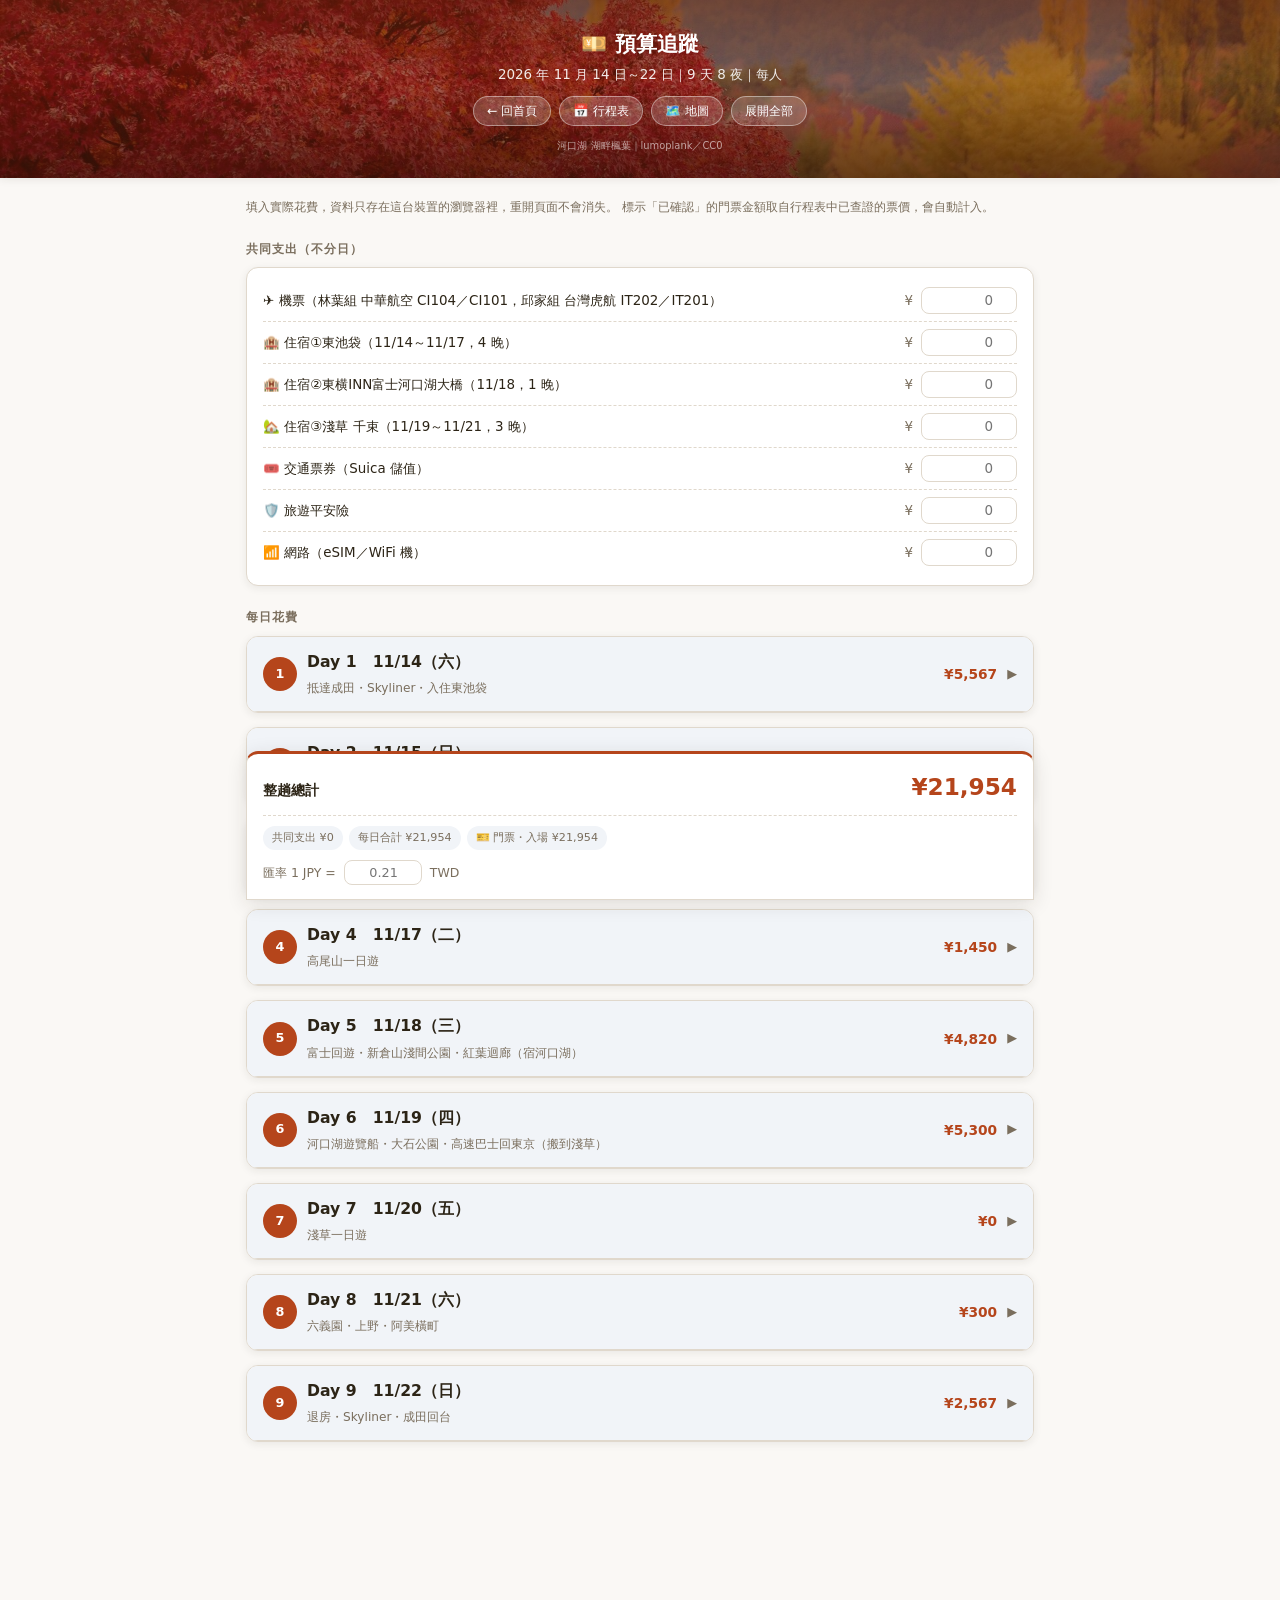
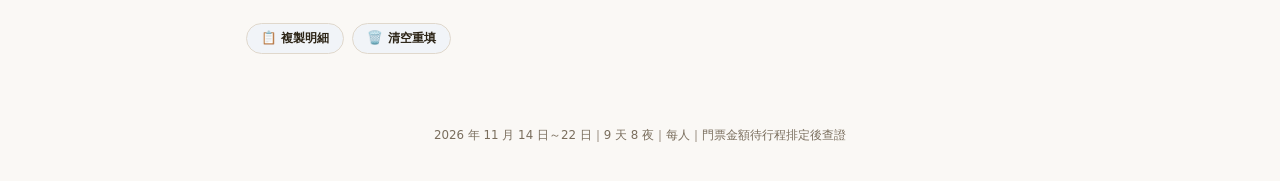
==== docs/2026-11/budget/index.html @ 84cc27c9 "feat: Tokyo family trip site (2026-11-14 to 11-22) Co-Authored-By: Claude Fable 5.1 <noreply@anthrop" ====
<!DOCTYPE html>
<html lang="zh-TW">
<head>
<meta charset="UTF-8">
<meta name="viewport" content="width=device-width, initial-scale=1.0">
<title>預算追蹤｜東京秋季家族之旅 2026</title>
<meta name="description" content="2026 年 11 月東京之旅每日花費記帳與總預算換算">
<meta name="theme-color" content="#B5451B">
<link rel="stylesheet" href="../../assets/base.css">
<link rel="stylesheet" href="../../assets/budget.css">
</head>
<body>

<header class="site-header" data-hero>
  <div class="container">
    <h1>💴 預算追蹤</h1>
    <p class="sub">2026 年 11 月 14 日～22 日｜9 天 8 夜｜每人</p>
    <div class="toolbar">
      <a class="tb-link" href="../../index.html">← 回首頁</a>
      <a class="tb-link" href="../final/index.html">📅 行程表</a>
      <a class="tb-link" href="../map/index.html">🗺️ 地圖</a>
      <button type="button" id="expandBtn" onclick="toggleAll()">展開全部</button>
    </div>
  </div>
</header>

<main>
  <div class="container">

    <p class="hint">
      填入實際花費，資料只存在這台裝置的瀏覽器裡，重開頁面不會消失。
      標示「已確認」的門票金額取自行程表中已查證的票價，會自動計入。
    </p>

    <h3 class="section-title">共同支出（不分日）</h3>
    <div class="panel">
      <div class="panel-body" id="sharedBody"></div>
    </div>

    <h3 class="section-title">每日花費</h3>
    <div id="days"></div>

    <div class="total-card">
      <div class="total-row">
        <span class="t-label">整趟總計</span>
        <span>
          <span class="t-jpy" id="grandJpy">¥0</span>
          <span class="t-twd" id="grandTwd"></span>
        </span>
      </div>
      <div class="breakdown" id="breakdown"></div>
      <div class="rate-row">
        <span>匯率 1 JPY =</span>
        <input type="number" id="rate" min="0" step="0.001" placeholder="0.21">
        <span>TWD</span>
      </div>
    </div>

    <div class="btn-row">
      <button class="btn" type="button" onclick="copySummary()" id="copyBtn">📋 複製明細</button>
      <button class="btn" type="button" onclick="resetAll()">🗑️ 清空重填</button>
    </div>

  </div>
</main>

<footer class="site-footer">
  <p>2026 年 11 月 14 日～22 日｜9 天 8 夜｜每人｜門票金額待行程排定後查證</p>
</footer>

<script src="../../assets/hero/hero.js"></script>
<script>
/* 這趟的預算設定，畫面與計算在 ../../assets/budget.js */
window.BUDGET = {
  title: '東京 2026 年 11 月',
  shared: [
    { key: 'flight',   label: '✈️ 機票（林葉組 中華航空 CI104／CI101，邱家組 台灣虎航 IT202／IT201）' },
    { key: 'hotel',    label: '🏨 住宿①東池袋（11/14～11/17，4 晚）' },
    { key: 'hotel2',   label: '🏨 住宿②東横INN富士河口湖大橋（11/18，1 晚）' },
    { key: 'hotel3',   label: '🏡 住宿③淺草 千束（11/19～11/21，3 晚）' },
    { key: 'pass',     label: '🎟️ 交通票券（Suica 儲值）' },
    { key: 'insure',   label: '🛡️ 旅遊平安險' },
    { key: 'esim',     label: '📶 網路（eSIM／WiFi 機）' },
  ],
  /* 行程表排定後，把已查證的門票（每人・日圓）填進各天的 fixed */
  /* 2026-11-07 fixed 只算主行程已查證的（每人・日圓；含 Skyliner、富士回遊等交通與 Welcome Suica 儲值）。每日合計：Day1 ¥5,567、Day2 ¥500、Day3 ¥1,450、Day4 ¥1,450、Day5 ¥4,820、Day6 ¥5,300、Day7 ¥0、Day8 ¥300、Day9 ¥2,567；全程合計 ¥21,954／人 */
  days: [
    { n: 1, date: '11/14（六）', title: '抵達成田・Skyliner・入住東池袋', fixed: [{ name: '京成 Skyliner 空港第2ビル → 日暮里（交通）', amount: 2567 }, { name: 'Welcome Suica 儲值（儲值，餘額不退）', amount: 3000 }] },
    { n: 2, date: '11/15（日）', title: '東京市區公園賞楓', fixed: [{ name: '新宿御苑 入園', amount: 500 }] },
    { n: 3, date: '11/16（一）', title: '鎌倉・江之島夕陽富士', fixed: [{ name: '高徳院 拝観（鎌倉大佛）', amount: 300 }, { name: '大佛胎內參觀', amount: 50 }, { name: '江の島シーキャンドル 展望燈塔セット券', amount: 1100 }] },
    { n: 4, date: '11/17（二）', title: '高尾山一日遊', fixed: [{ name: '高尾山きっぷ（含京王線往返＋纜車往返）', amount: 1450 }] },
    { n: 5, date: '11/18（三）', title: '富士回遊・新倉山淺間公園・紅葉迴廊（宿河口湖）', fixed: [{ name: '特急 富士回遊 新宿 → 河口湖（交通）', amount: 4200 }, { name: '富士急行線 河口湖 ⇔ 下吉田（交通）', amount: 620 }] },
    { n: 6, date: '11/19（四）', title: '河口湖遊覽船・大石公園・高速巴士回東京（搬到淺草）', fixed: [{ name: '河口湖遊覧船「天晴」', amount: 1000 }, { name: '河口湖周遊バス 2Day Pass（也可改買單程）', amount: 2000 }, { name: '高速バス 河口湖 → 上野（交通）', amount: 2300 }] },
    { n: 7, date: '11/20（五）', title: '淺草一日遊', fixed: [] },
    { n: 8, date: '11/21（六）', title: '六義園・上野・阿美橫町', fixed: [{ name: '六義園 入園', amount: 300 }] },
    { n: 9, date: '11/22（日）', title: '退房・Skyliner・成田回台', fixed: [{ name: '京成 Skyliner 京成上野 → 空港第2ビル（交通）', amount: 2567 }] },
  ],
};
</script>
<script src="../trip.js"></script>
<script src="../../assets/budget.js"></script>

</body>
</html>
---- docs/assets/base.css ----
/* ==========================================================
   共用樣式：預算追蹤、行前 Check List
   設計語彙與 docs/final/styles.css 一致（暖色和風＋深色模式）
   ========================================================== */

:root {
  --primary: #B5451B;
  --primary-light: #D4652F;
  --primary-dark: #8C2E0A;
  --secondary: #4A6FA5;
  --accent: #C49A3C;
  --ok: #3F8F5E;

  --bg: #FAF8F5;
  --surface: #FFFFFF;
  --surface-alt: #F1F4F8;
  --text: #2C2416;
  --muted: #7A6E5D;
  --border: #E0D8CC;

  --shadow: 0 2px 8px rgba(44,36,22,0.08);
  --shadow-lg: 0 4px 20px rgba(44,36,22,0.12);
  --radius: 12px;
  --radius-sm: 8px;

  --font: 'Noto Sans TC', 'PingFang TC', 'Hiragino Sans', 'Microsoft JhengHei',
          'Yu Gothic UI', system-ui, -apple-system, sans-serif;
  --max-w: 820px;
}

@media (prefers-color-scheme: dark) {
  :root:not([data-theme="light"]) {
    --primary: #E8825A;
    --primary-light: #F0A181;
    --primary-dark: #C4603A;
    --secondary: #8FB3DE;
    --accent: #D9B463;
    --ok: #6FBF8C;

    --bg: #17140F;
    --surface: #221E17;
    --surface-alt: #1C2430;
    --text: #EDE6DA;
    --muted: #A69A88;
    --border: #3A332A;

    --shadow: 0 2px 8px rgba(0,0,0,0.5);
    --shadow-lg: 0 4px 20px rgba(0,0,0,0.6);
  }
}

*, *::before, *::after { box-sizing: border-box; margin: 0; padding: 0; }

html { font-size: 16px; scroll-behavior: smooth; }

body {
  font-family: var(--font);
  background: var(--bg);
  color: var(--text);
  line-height: 1.6;
  -webkit-font-smoothing: antialiased;
}

a { color: var(--primary); }

.container {
  max-width: var(--max-w);
  margin: 0 auto;
  padding: 0 16px;
}

/* === 頁首（底圖為隨機關西風景照） === */
.site-header {
  position: relative;
  isolation: isolate;
  overflow: hidden;
  background: linear-gradient(135deg, var(--primary-dark), var(--primary) 55%, var(--primary-light));
  color: #fff;
  text-align: center;
  padding: 28px 16px 24px;
  box-shadow: var(--shadow);
}

.site-header .hero-img {
  position: absolute;
  inset: 0;
  width: 100%;
  height: 100%;
  object-fit: cover;
  object-position: center 38%;
  z-index: -2;
  opacity: 0;
  transition: opacity 0.5s ease;
}

.site-header .hero-img.is-loaded { opacity: 1; }

.site-header::before {
  content: '';
  position: absolute;
  inset: 0;
  z-index: -1;
  background: linear-gradient(180deg,
    rgba(90,30,10,0.72) 0%, rgba(90,30,10,0.55) 45%, rgba(60,20,8,0.78) 100%);
}

.site-header h1 { font-size: 1.3rem; font-weight: 700; }
.site-header .sub { font-size: 0.84rem; opacity: 0.9; margin-top: 3px; }

.site-header .hero-credit {
  display: block;
  margin-top: 12px;
  font-size: 0.62rem;
  color: rgba(255,255,255,0.6);
  text-decoration: none;
}

.site-header .hero-credit:hover { color: rgba(255,255,255,0.9); text-decoration: underline; }

.toolbar {
  position: relative;
  margin-top: 10px;
  display: flex;
  justify-content: center;
  align-items: center;
  gap: 8px;
  flex-wrap: wrap;
}

.toolbar button,
.toolbar .tb-link {
  background: rgba(255,255,255,0.18);
  border: 1px solid rgba(255,255,255,0.42);
  color: #fff;
  padding: 5px 13px;
  border-radius: 20px;
  font-size: 0.78rem;
  font-family: var(--font);
  line-height: 1.5;
  text-decoration: none;
  display: inline-block;
  cursor: pointer;
  transition: background 0.2s;
}

.toolbar button:hover,
.toolbar .tb-link:hover { background: rgba(255,255,255,0.36); color: #fff; }

/* === 主要內容 === */
main { padding: 20px 0 48px; }

.panel {
  background: var(--surface);
  border: 1px solid var(--border);
  border-radius: var(--radius);
  box-shadow: var(--shadow);
  margin-bottom: 14px;
  overflow: hidden;
}

.panel-head {
  display: flex;
  align-items: center;
  gap: 10px;
  padding: 12px 16px;
  border-bottom: 1px solid var(--border);
  background: var(--surface-alt);
}

.panel-head h2 { font-size: 0.98rem; font-weight: 700; flex: 1; min-width: 0; }
.panel-head .meta { font-size: 0.76rem; color: var(--muted); white-space: nowrap; }

.panel-body { padding: 12px 16px; }

.hint {
  font-size: 0.76rem;
  color: var(--muted);
  margin-bottom: 10px;
}

.section-title {
  font-size: 0.76rem;
  font-weight: 700;
  text-transform: uppercase;
  letter-spacing: 1px;
  color: var(--muted);
  margin: 22px 0 8px;
}

.section-title:first-child { margin-top: 0; }

/* === 進度條 === */
.progress {
  height: 7px;
  border-radius: 4px;
  background: var(--border);
  overflow: hidden;
}

.progress > span {
  display: block;
  height: 100%;
  background: var(--ok);
  border-radius: 4px;
  transition: width 0.3s ease;
}

/* === 按鈕 === */
.btn {
  background: var(--surface-alt);
  border: 1px solid var(--border);
  color: var(--text);
  font-family: var(--font);
  font-size: 0.78rem;
  font-weight: 600;
  padding: 6px 14px;
  border-radius: 20px;
  cursor: pointer;
  transition: all 0.15s;
}

.btn:hover { border-color: var(--primary); color: var(--primary); }

.btn-row {
  display: flex;
  gap: 8px;
  flex-wrap: wrap;
  margin-top: 14px;
}

/* === 頁尾 === */
.site-footer {
  text-align: center;
  padding: 24px 16px 36px;
  font-size: 0.74rem;
  color: var(--muted);
}

.site-footer a { color: var(--muted); }

@media print {
  .toolbar, .btn-row, .btn { display: none; }
  .site-header { background: none; color: #000; }
  .site-header::before, .hero-img, .hero-credit { display: none; }
  .panel { break-inside: avoid; box-shadow: none; }
}
---- docs/assets/budget.css ----
/* 預算追蹤的樣式（兩趟旅行共用）。頁面在 docs/<trip>/budget/index.html */
/* === 每日面板 === */
.day-panel .panel-head { cursor: pointer; user-select: none; }
.day-panel .panel-head .caret { color: var(--muted); font-size: 0.8rem; transition: transform 0.2s; }
.day-panel.open .panel-head .caret { transform: rotate(90deg); }
.day-panel .panel-body { display: none; }
.day-panel.open .panel-body { display: block; }

.day-badge {
  width: 34px; height: 34px;
  border-radius: 50%;
  background: var(--primary);
  color: #fff;
  display: flex; align-items: center; justify-content: center;
  font-size: 0.8rem; font-weight: 800;
  flex-shrink: 0;
}

.day-sum { font-size: 0.86rem; font-weight: 700; color: var(--primary); white-space: nowrap; }

/* === 金額列 === */
.row {
  display: flex;
  align-items: center;
  gap: 8px;
  padding: 7px 0;
  border-bottom: 1px dashed var(--border);
  font-size: 0.84rem;
}

.row:last-child { border-bottom: none; }
.row .label { flex: 1; min-width: 0; }
.row .label small { display: block; color: var(--muted); font-size: 0.72rem; line-height: 1.45; }
.row .yen { color: var(--muted); }

.row input[type="number"] {
  width: 96px;
  padding: 5px 8px;
  border: 1px solid var(--border);
  border-radius: var(--radius-sm);
  background: var(--surface);
  color: var(--text);
  font-family: var(--font);
  font-size: 0.84rem;
  text-align: right;
}

.row input[type="number"]:focus {
  outline: none;
  border-color: var(--primary);
}

.row.fixed .amount {
  width: 96px;
  text-align: right;
  font-weight: 600;
  color: var(--muted);
  font-size: 0.84rem;
}

/* === 總計 === */
.total-card {
  position: sticky;
  bottom: 0;
  background: var(--surface);
  border: 1px solid var(--border);
  border-top: 3px solid var(--primary);
  border-radius: var(--radius) var(--radius) 0 0;
  box-shadow: var(--shadow-lg);
  padding: 14px 16px;
  margin-top: 18px;
  z-index: 10;
}

.total-row {
  display: flex;
  justify-content: space-between;
  align-items: baseline;
  gap: 12px;
}

.total-row .t-label { font-size: 0.86rem; font-weight: 700; }
.total-row .t-jpy { font-size: 1.45rem; font-weight: 800; color: var(--primary); }
.total-row .t-twd { font-size: 0.8rem; color: var(--muted); }

.breakdown {
  display: flex;
  flex-wrap: wrap;
  gap: 6px;
  margin-top: 10px;
  padding-top: 10px;
  border-top: 1px dashed var(--border);
}

.breakdown span {
  font-size: 0.7rem;
  padding: 3px 9px;
  border-radius: 20px;
  background: var(--surface-alt);
  color: var(--muted);
  white-space: nowrap;
}

.rate-row {
  display: flex;
  align-items: center;
  gap: 8px;
  font-size: 0.78rem;
  color: var(--muted);
  margin-top: 10px;
}

.rate-row input {
  width: 78px;
  padding: 4px 8px;
  border: 1px solid var(--border);
  border-radius: var(--radius-sm);
  background: var(--surface);
  color: var(--text);
  font-family: var(--font);
  font-size: 0.8rem;
  text-align: right;
}
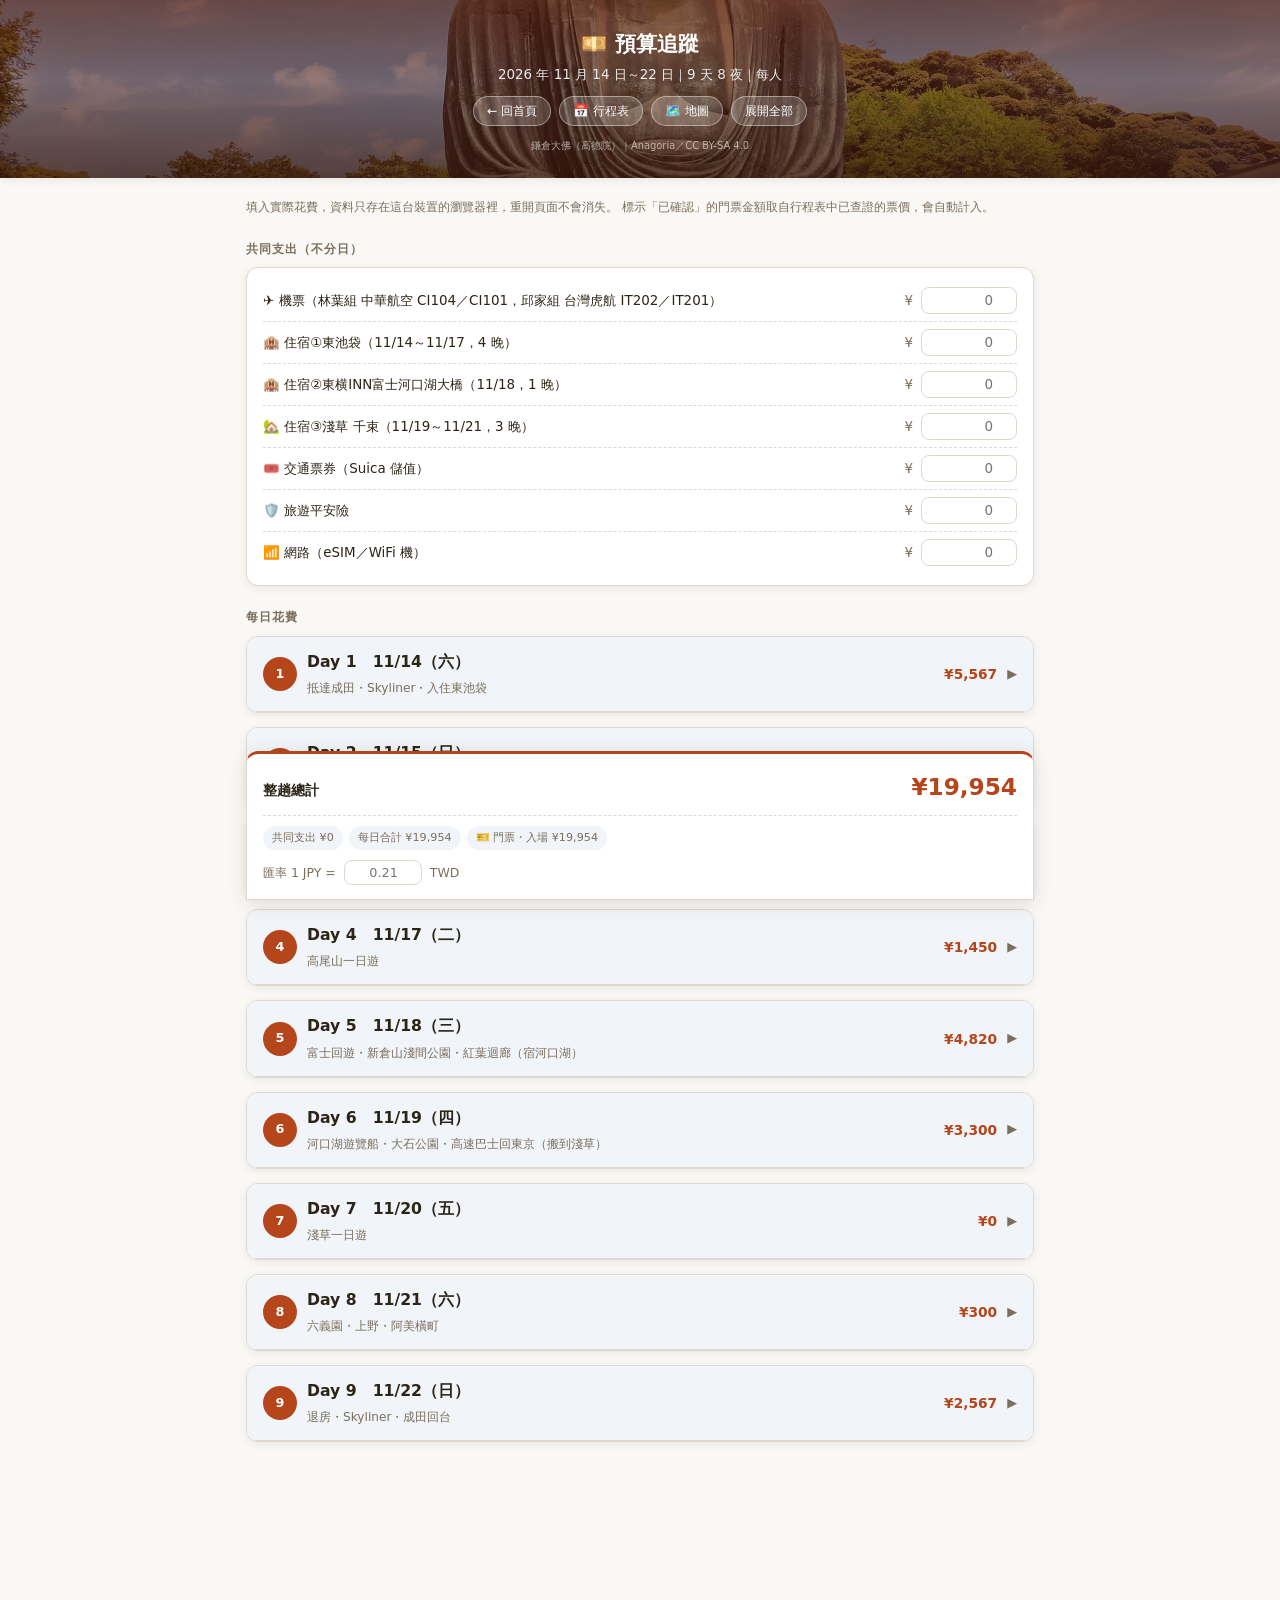
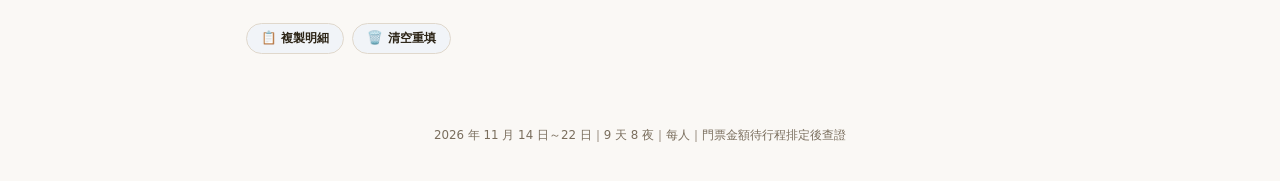
==== commit c35238e5: "budget: drop bus pass from fixed costs Co-Authored-By: Claude Fable 5.1 <noreply@anthropic.com>" ====
--- a/docs/2026-11/budget/index.html
+++ b/docs/2026-11/budget/index.html
@@ -83,14 +83,14 @@
     { key: 'esim',     label: '📶 網路（eSIM／WiFi 機）' },
   ],
   /* 行程表排定後，把已查證的門票（每人・日圓）填進各天的 fixed */
-  /* 2026-11-07 fixed 只算主行程已查證的（每人・日圓；含 Skyliner、富士回遊等交通與 Welcome Suica 儲值）。每日合計：Day1 ¥5,567、Day2 ¥500、Day3 ¥1,450、Day4 ¥1,450、Day5 ¥4,820、Day6 ¥5,300、Day7 ¥0、Day8 ¥300、Day9 ¥2,567；全程合計 ¥21,954／人 */
+  /* 2026-11-07 fixed 只算主行程已查證的（每人・日圓；含 Skyliner、富士回遊等交通與 Welcome Suica 儲值）。每日合計：Day1 ¥5,567、Day2 ¥500、Day3 ¥1,450、Day4 ¥1,450、Day5 ¥4,820、Day6 ¥3,300、Day7 ¥0、Day8 ¥300、Day9 ¥2,567；全程合計 ¥19,954／人（河口湖周遊バス改單程付、票價未查到，不計入） */
   days: [
     { n: 1, date: '11/14（六）', title: '抵達成田・Skyliner・入住東池袋', fixed: [{ name: '京成 Skyliner 空港第2ビル → 日暮里（交通）', amount: 2567 }, { name: 'Welcome Suica 儲值（儲值，餘額不退）', amount: 3000 }] },
     { n: 2, date: '11/15（日）', title: '東京市區公園賞楓', fixed: [{ name: '新宿御苑 入園', amount: 500 }] },
     { n: 3, date: '11/16（一）', title: '鎌倉・江之島夕陽富士', fixed: [{ name: '高徳院 拝観（鎌倉大佛）', amount: 300 }, { name: '大佛胎內參觀', amount: 50 }, { name: '江の島シーキャンドル 展望燈塔セット券', amount: 1100 }] },
     { n: 4, date: '11/17（二）', title: '高尾山一日遊', fixed: [{ name: '高尾山きっぷ（含京王線往返＋纜車往返）', amount: 1450 }] },
     { n: 5, date: '11/18（三）', title: '富士回遊・新倉山淺間公園・紅葉迴廊（宿河口湖）', fixed: [{ name: '特急 富士回遊 新宿 → 河口湖（交通）', amount: 4200 }, { name: '富士急行線 河口湖 ⇔ 下吉田（交通）', amount: 620 }] },
-    { n: 6, date: '11/19（四）', title: '河口湖遊覽船・大石公園・高速巴士回東京（搬到淺草）', fixed: [{ name: '河口湖遊覧船「天晴」', amount: 1000 }, { name: '河口湖周遊バス 2Day Pass（也可改買單程）', amount: 2000 }, { name: '高速バス 河口湖 → 上野（交通）', amount: 2300 }] },
+    { n: 6, date: '11/19（四）', title: '河口湖遊覽船・大石公園・高速巴士回東京（搬到淺草）', fixed: [{ name: '河口湖遊覧船「天晴」', amount: 1000 }, { name: '高速バス 河口湖 → 上野（交通）', amount: 2300 }] },
     { n: 7, date: '11/20（五）', title: '淺草一日遊', fixed: [] },
     { n: 8, date: '11/21（六）', title: '六義園・上野・阿美橫町', fixed: [{ name: '六義園 入園', amount: 300 }] },
     { n: 9, date: '11/22（日）', title: '退房・Skyliner・成田回台', fixed: [{ name: '京成 Skyliner 京成上野 → 空港第2ビル（交通）', amount: 2567 }] },
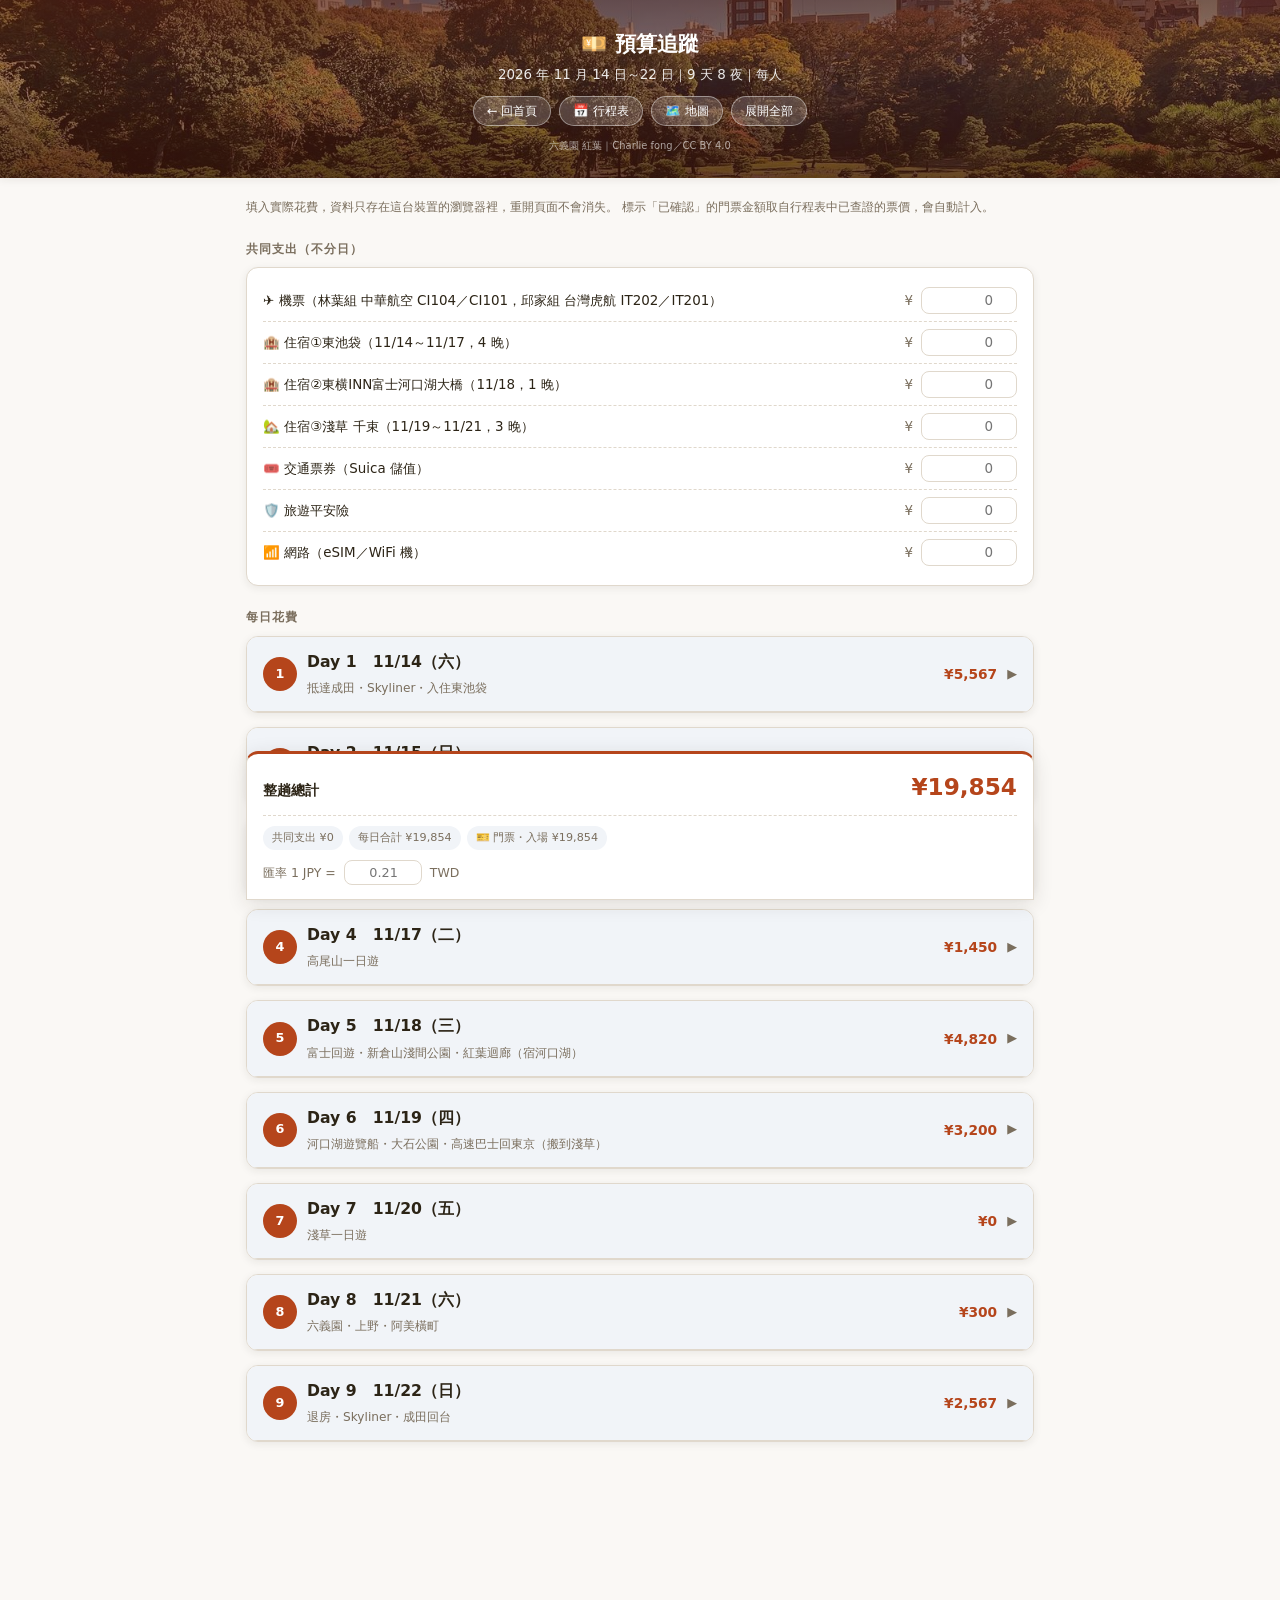
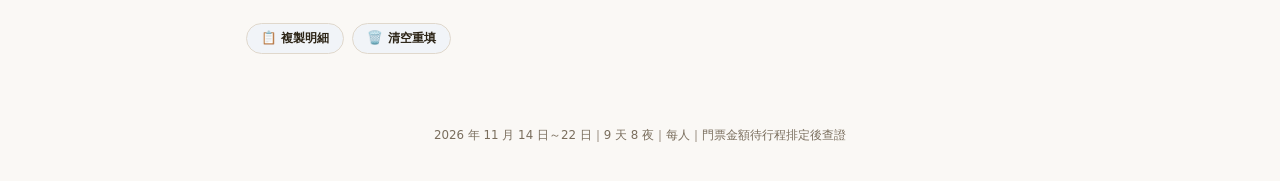
==== commit 80f48aca: "Store big luggage in Ikebukuro 11/17-11/19; 11/19 bus 0106 to Ikebukuro, afternoon TBD Co-Authored-B" ====
--- a/docs/2026-11/budget/index.html
+++ b/docs/2026-11/budget/index.html
@@ -83,14 +83,14 @@
     { key: 'esim',     label: '📶 網路（eSIM／WiFi 機）' },
   ],
   /* 行程表排定後，把已查證的門票（每人・日圓）填進各天的 fixed */
-  /* 2026-11-07 fixed 只算主行程已查證的（每人・日圓；含 Skyliner、富士回遊等交通與 Welcome Suica 儲值）。每日合計：Day1 ¥5,567、Day2 ¥500、Day3 ¥1,450、Day4 ¥1,450、Day5 ¥4,820、Day6 ¥3,300、Day7 ¥0、Day8 ¥300、Day9 ¥2,567；全程合計 ¥19,954／人（河口湖周遊バス改單程付、票價未查到，不計入） */
+  /* 2026-11-07 fixed 只算主行程已查證的（每人・日圓；含 Skyliner、富士回遊等交通與 Welcome Suica 儲值）。每日合計：Day1 ¥5,567、Day2 ¥500、Day3 ¥1,450、Day4 ¥1,450、Day5 ¥4,820、Day6 ¥3,200、Day7 ¥0、Day8 ¥300、Day9 ¥2,567；全程合計 ¥19,854／人（河口湖周遊バス改單程付、票價未查到，不計入） */
   days: [
     { n: 1, date: '11/14（六）', title: '抵達成田・Skyliner・入住東池袋', fixed: [{ name: '京成 Skyliner 空港第2ビル → 日暮里（交通）', amount: 2567 }, { name: 'Welcome Suica 儲值（儲值，餘額不退）', amount: 3000 }] },
     { n: 2, date: '11/15（日）', title: '東京市區公園賞楓', fixed: [{ name: '新宿御苑 入園', amount: 500 }] },
     { n: 3, date: '11/16（一）', title: '鎌倉・江之島夕陽富士', fixed: [{ name: '高徳院 拝観（鎌倉大佛）', amount: 300 }, { name: '大佛胎內參觀', amount: 50 }, { name: '江の島シーキャンドル 展望燈塔セット券', amount: 1100 }] },
     { n: 4, date: '11/17（二）', title: '高尾山一日遊', fixed: [{ name: '高尾山きっぷ（含京王線往返＋纜車往返）', amount: 1450 }] },
     { n: 5, date: '11/18（三）', title: '富士回遊・新倉山淺間公園・紅葉迴廊（宿河口湖）', fixed: [{ name: '特急 富士回遊 新宿 → 河口湖（交通）', amount: 4200 }, { name: '富士急行線 河口湖 ⇔ 下吉田（交通）', amount: 620 }] },
-    { n: 6, date: '11/19（四）', title: '河口湖遊覽船・大石公園・高速巴士回東京（搬到淺草）', fixed: [{ name: '河口湖遊覧船「天晴」', amount: 1000 }, { name: '高速バス 河口湖 → 上野（交通）', amount: 2300 }] },
+    { n: 6, date: '11/19（四）', title: '河口湖遊覽船・大石公園・高速巴士回東京（搬到淺草）', fixed: [{ name: '河口湖遊覧船「天晴」', amount: 1000 }, { name: '高速バス 0106 河口湖 → 池袋（交通）', amount: 2200 }] },
     { n: 7, date: '11/20（五）', title: '淺草一日遊', fixed: [] },
     { n: 8, date: '11/21（六）', title: '六義園・上野・阿美橫町', fixed: [{ name: '六義園 入園', amount: 300 }] },
     { n: 9, date: '11/22（日）', title: '退房・Skyliner・成田回台', fixed: [{ name: '京成 Skyliner 京成上野 → 空港第2ビル（交通）', amount: 2567 }] },
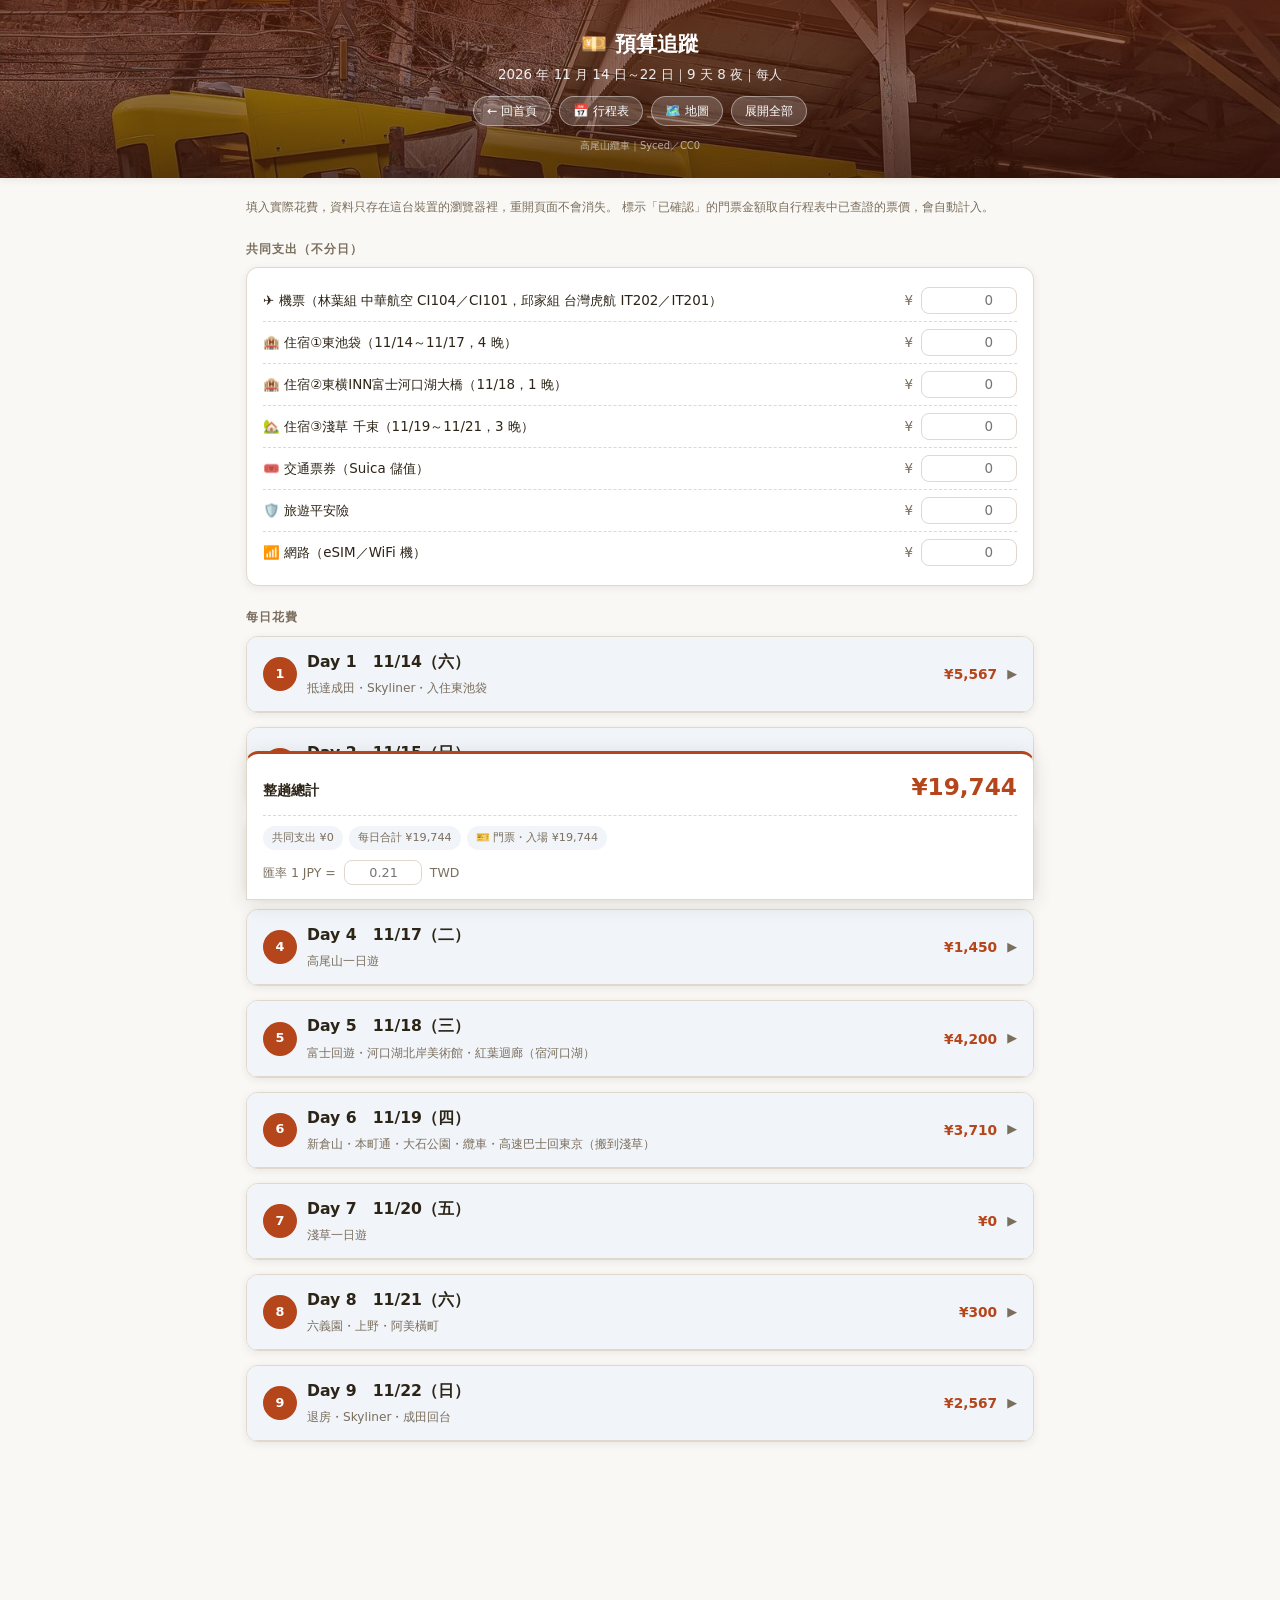
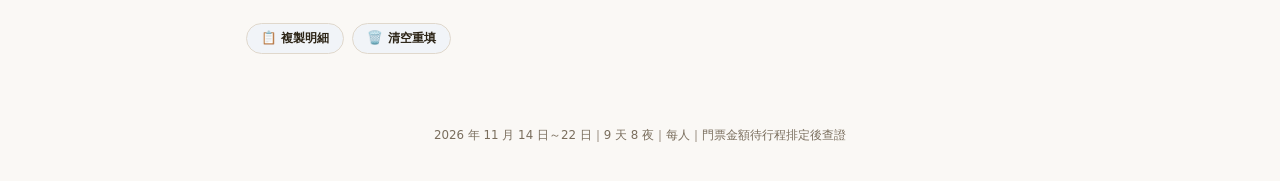
==== commit 0e02b7b5: "Audit fixes: budget, checklist taxi/shuttle items, stale map chips, meta Co-Authored-By: Claude Fabl" ====
--- a/docs/2026-11/budget/index.html
+++ b/docs/2026-11/budget/index.html
@@ -83,14 +83,14 @@
     { key: 'esim',     label: '📶 網路（eSIM／WiFi 機）' },
   ],
   /* 行程表排定後，把已查證的門票（每人・日圓）填進各天的 fixed */
-  /* 2026-11-07 fixed 只算主行程已查證的（每人・日圓；含 Skyliner、富士回遊等交通與 Welcome Suica 儲值）。每日合計：Day1 ¥5,567、Day2 ¥500、Day3 ¥1,450、Day4 ¥1,450、Day5 ¥4,820、Day6 ¥3,200、Day7 ¥0、Day8 ¥300、Day9 ¥2,567；全程合計 ¥19,854／人（河口湖周遊バス改單程付、票價未查到，不計入） */
+  /* 2026-11-07 fixed 只算主行程已查證的（每人・日圓；含 Skyliner、富士回遊等交通與 Welcome Suica 儲值）。每日合計：Day1 ¥5,567、Day2 ¥500、Day3 ¥1,450、Day4 ¥1,450、Day5 ¥4,200、Day6 ¥3,710、Day7 ¥0、Day8 ¥300、Day9 ¥2,567；全程合計 ¥19,744／人（河口湖周遊バス改單程付、票價未查到，不計入） */
   days: [
     { n: 1, date: '11/14（六）', title: '抵達成田・Skyliner・入住東池袋', fixed: [{ name: '京成 Skyliner 空港第2ビル → 日暮里（交通）', amount: 2567 }, { name: 'Welcome Suica 儲值（儲值，餘額不退）', amount: 3000 }] },
     { n: 2, date: '11/15（日）', title: '東京市區公園賞楓', fixed: [{ name: '新宿御苑 入園', amount: 500 }] },
     { n: 3, date: '11/16（一）', title: '鎌倉・江之島夕陽富士', fixed: [{ name: '高徳院 拝観（鎌倉大佛）', amount: 300 }, { name: '大佛胎內參觀', amount: 50 }, { name: '江の島シーキャンドル 展望燈塔セット券', amount: 1100 }] },
     { n: 4, date: '11/17（二）', title: '高尾山一日遊', fixed: [{ name: '高尾山きっぷ（含京王線往返＋纜車往返）', amount: 1450 }] },
-    { n: 5, date: '11/18（三）', title: '富士回遊・新倉山淺間公園・紅葉迴廊（宿河口湖）', fixed: [{ name: '特急 富士回遊 新宿 → 河口湖（交通）', amount: 4200 }, { name: '富士急行線 河口湖 ⇔ 下吉田（交通）', amount: 620 }] },
-    { n: 6, date: '11/19（四）', title: '河口湖遊覽船・大石公園・高速巴士回東京（搬到淺草）', fixed: [{ name: '河口湖遊覧船「天晴」', amount: 1000 }, { name: '高速バス 0106 河口湖 → 池袋（交通）', amount: 2200 }] },
+    { n: 5, date: '11/18（三）', title: '富士回遊・河口湖北岸美術館・紅葉迴廊（宿河口湖）', fixed: [{ name: '特急 富士回遊 新宿 → 河口湖（交通）', amount: 4200 }] },
+    { n: 6, date: '11/19（四）', title: '新倉山・本町通・大石公園・纜車・高速巴士回東京（搬到淺草）', fixed: [{ name: '富士急行線 下吉田 → 河口湖（交通）', amount: 310 }, { name: '富士山パノラマロープウェイ 往復（11/18 坐過纜車就改遊覽船 ¥1,000）', amount: 1200 }, { name: '高速バス 0106 河口湖 → 池袋（交通）', amount: 2200 }] },
     { n: 7, date: '11/20（五）', title: '淺草一日遊', fixed: [] },
     { n: 8, date: '11/21（六）', title: '六義園・上野・阿美橫町', fixed: [{ name: '六義園 入園', amount: 300 }] },
     { n: 9, date: '11/22（日）', title: '退房・Skyliner・成田回台', fixed: [{ name: '京成 Skyliner 京成上野 → 空港第2ビル（交通）', amount: 2567 }] },
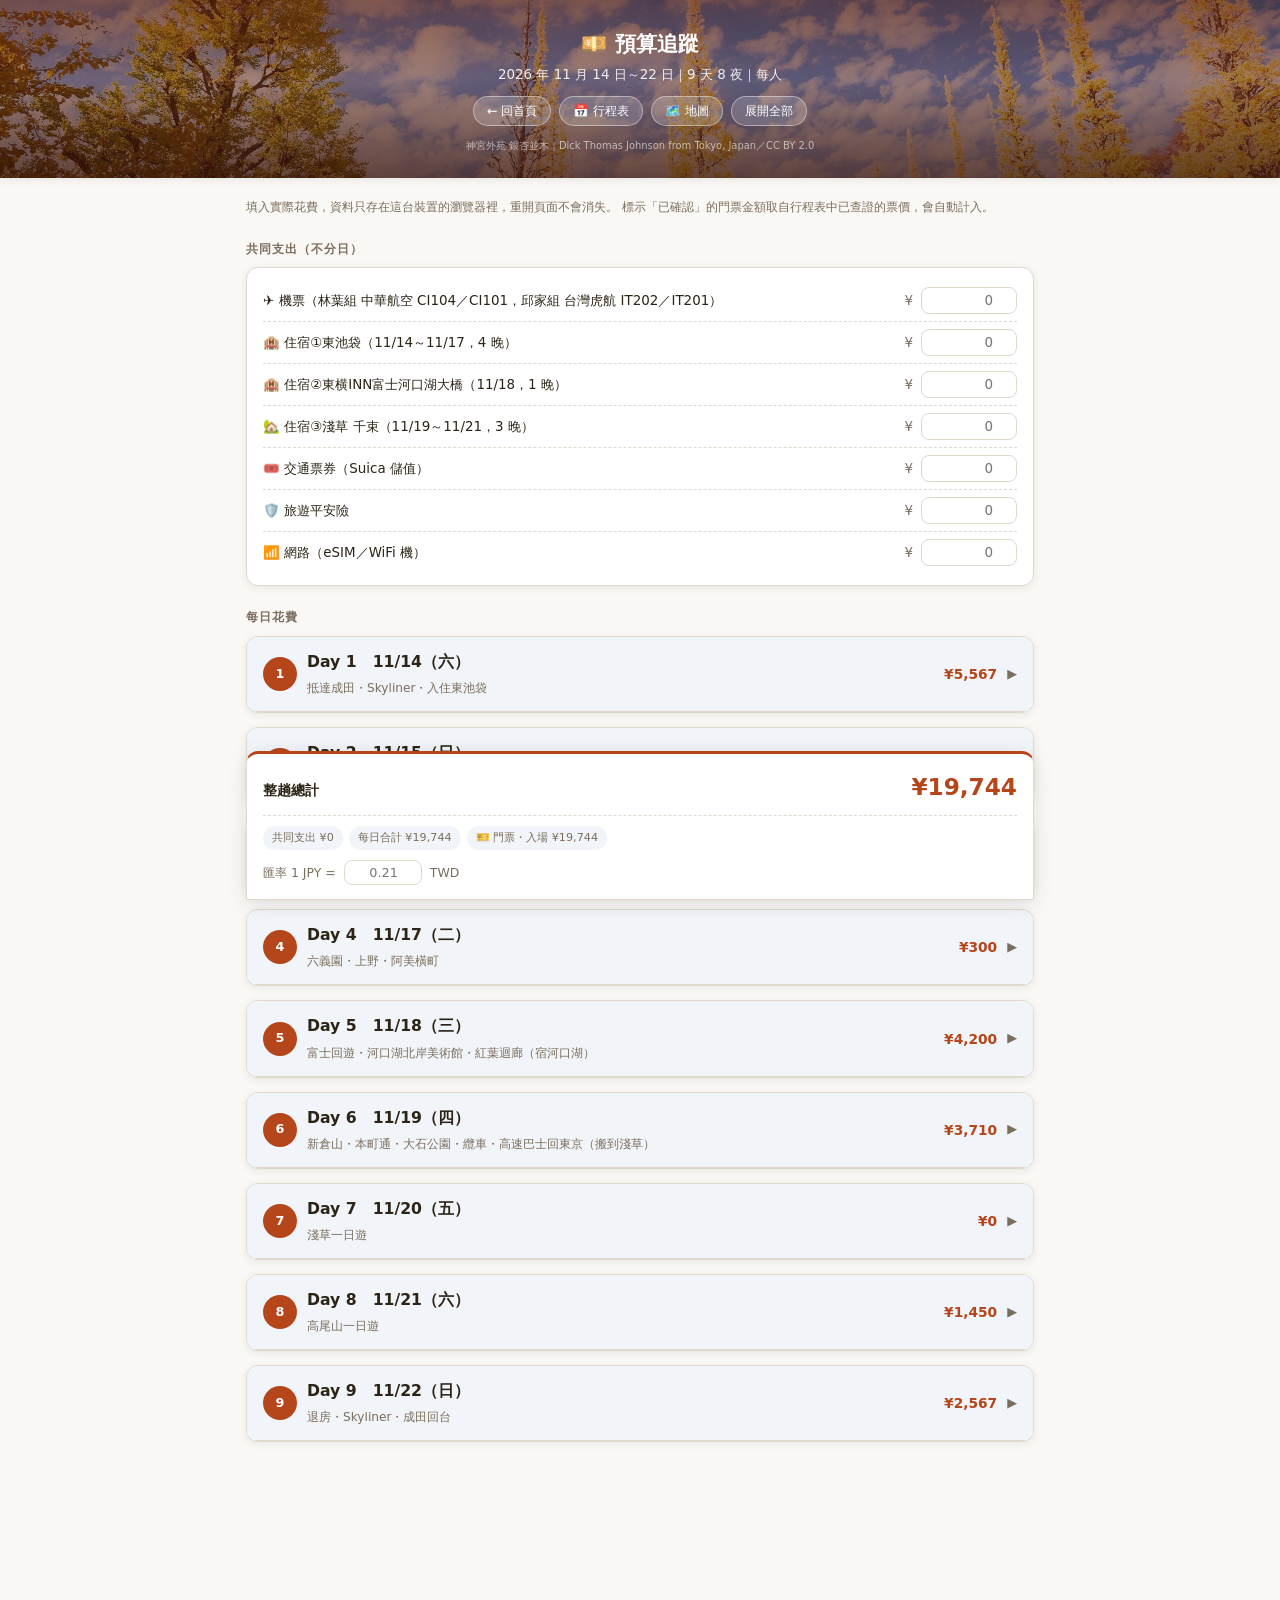
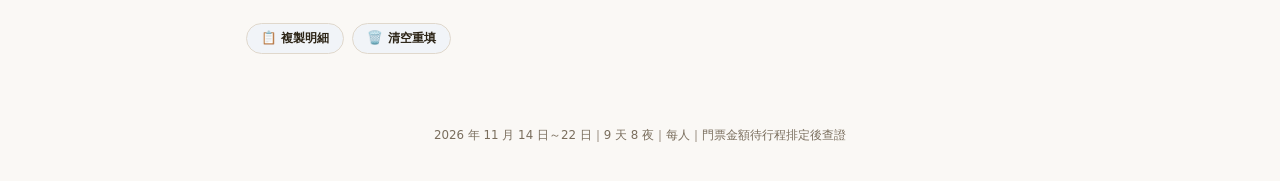
==== commit 3f8e422f: "Swap Takao to 11/21 and Rikugien/Ueno to 11/17 in the main itinerary Co-Authored-By: Claude Fable 5." ====
--- a/docs/2026-11/budget/index.html
+++ b/docs/2026-11/budget/index.html
@@ -83,16 +83,16 @@
     { key: 'esim',     label: '📶 網路（eSIM／WiFi 機）' },
   ],
   /* 行程表排定後，把已查證的門票（每人・日圓）填進各天的 fixed */
-  /* 2026-11-07 fixed 只算主行程已查證的（每人・日圓；含 Skyliner、富士回遊等交通與 Welcome Suica 儲值）。每日合計：Day1 ¥5,567、Day2 ¥500、Day3 ¥1,450、Day4 ¥1,450、Day5 ¥4,200、Day6 ¥3,710、Day7 ¥0、Day8 ¥300、Day9 ¥2,567；全程合計 ¥19,744／人（河口湖周遊バス改單程付、票價未查到，不計入） */
+  /* 2026-11-07 fixed 只算主行程已查證的（每人・日圓；含 Skyliner、富士回遊等交通與 Welcome Suica 儲值）。每日合計：Day1 ¥5,567、Day2 ¥500、Day3 ¥1,450、Day4 ¥300、Day5 ¥4,200、Day6 ¥3,710、Day7 ¥0、Day8 ¥1,450、Day9 ¥2,567；全程合計 ¥19,744／人（河口湖周遊バス改單程付、票價未查到，不計入） */
   days: [
     { n: 1, date: '11/14（六）', title: '抵達成田・Skyliner・入住東池袋', fixed: [{ name: '京成 Skyliner 空港第2ビル → 日暮里（交通）', amount: 2567 }, { name: 'Welcome Suica 儲值（儲值，餘額不退）', amount: 3000 }] },
     { n: 2, date: '11/15（日）', title: '東京市區公園賞楓', fixed: [{ name: '新宿御苑 入園', amount: 500 }] },
     { n: 3, date: '11/16（一）', title: '鎌倉・江之島夕陽富士', fixed: [{ name: '高徳院 拝観（鎌倉大佛）', amount: 300 }, { name: '大佛胎內參觀', amount: 50 }, { name: '江の島シーキャンドル 展望燈塔セット券', amount: 1100 }] },
-    { n: 4, date: '11/17（二）', title: '高尾山一日遊', fixed: [{ name: '高尾山きっぷ（含京王線往返＋纜車往返）', amount: 1450 }] },
+    { n: 4, date: '11/17（二）', title: '六義園・上野・阿美橫町', fixed: [{ name: '六義園 入園', amount: 300 }] },
     { n: 5, date: '11/18（三）', title: '富士回遊・河口湖北岸美術館・紅葉迴廊（宿河口湖）', fixed: [{ name: '特急 富士回遊 新宿 → 河口湖（交通）', amount: 4200 }] },
     { n: 6, date: '11/19（四）', title: '新倉山・本町通・大石公園・纜車・高速巴士回東京（搬到淺草）', fixed: [{ name: '富士急行線 下吉田 → 河口湖（交通）', amount: 310 }, { name: '富士山パノラマロープウェイ 往復（11/18 坐過纜車就改遊覽船 ¥1,000）', amount: 1200 }, { name: '高速バス 0106 河口湖 → 池袋（交通）', amount: 2200 }] },
     { n: 7, date: '11/20（五）', title: '淺草一日遊', fixed: [] },
-    { n: 8, date: '11/21（六）', title: '六義園・上野・阿美橫町', fixed: [{ name: '六義園 入園', amount: 300 }] },
+    { n: 8, date: '11/21（六）', title: '高尾山一日遊', fixed: [{ name: '高尾山きっぷ（含京王線往返＋纜車往返）', amount: 1450 }] },
     { n: 9, date: '11/22（日）', title: '退房・Skyliner・成田回台', fixed: [{ name: '京成 Skyliner 京成上野 → 空港第2ビル（交通）', amount: 2567 }] },
   ],
 };
